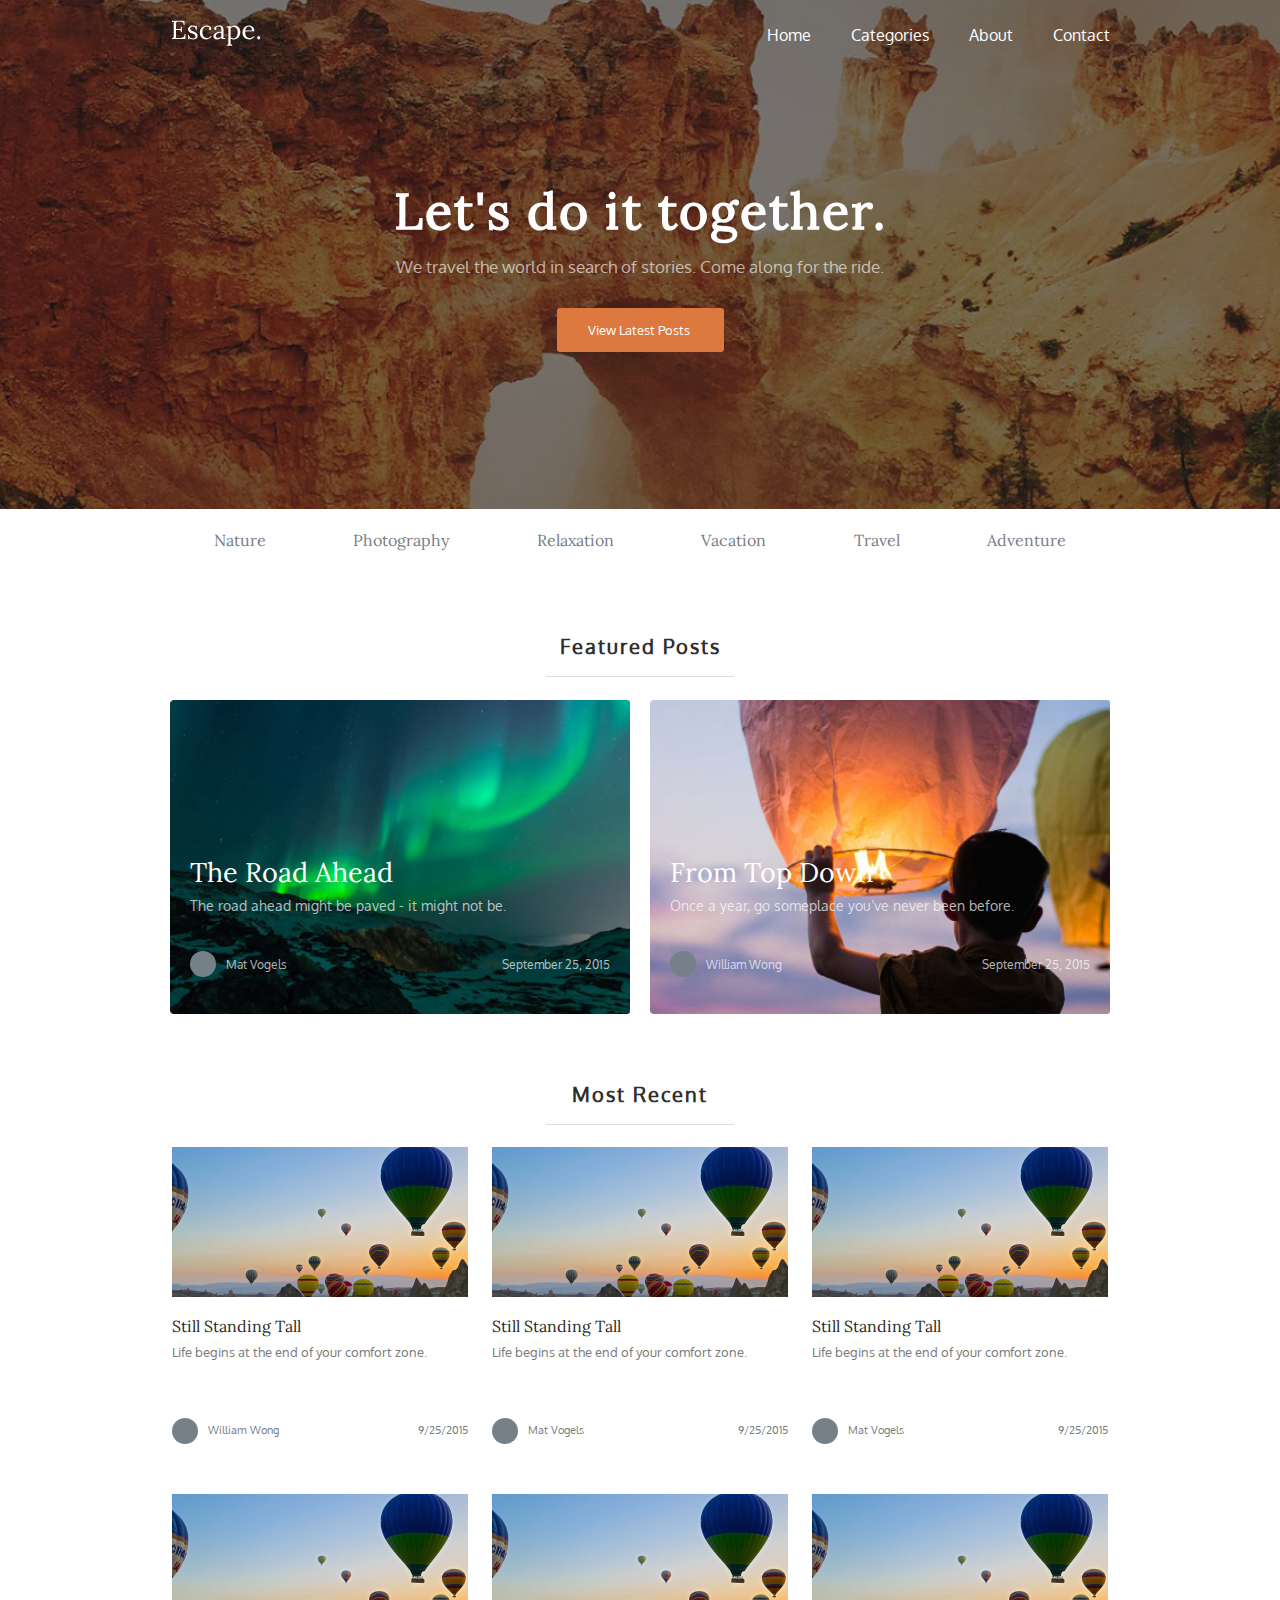
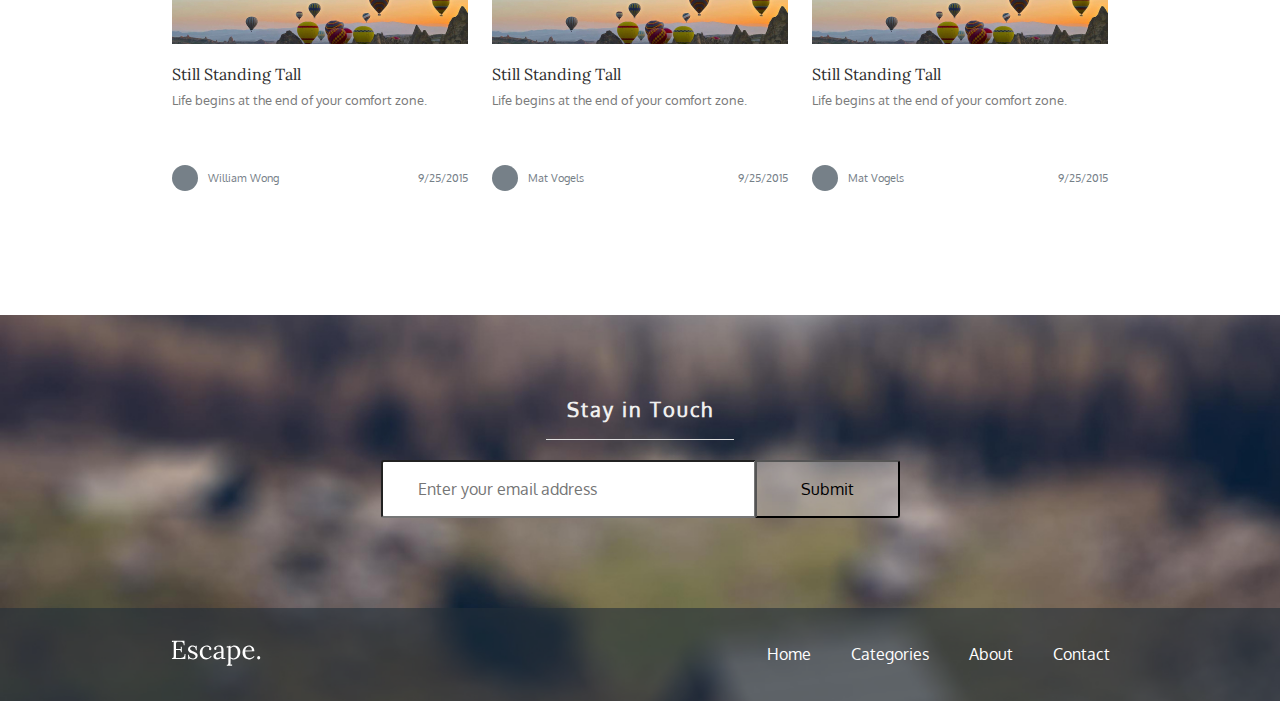
==== index.html @ 2248899e "escape" ====
<!DOCTYPE html>
<html lang="en">
<head>
  <meta charset="UTF-8">
  <meta http-equiv="X-UA-Compatible" content="IE=edge">
  <meta name="viewport" content="width=device-width, initial-scale=1.0">
  <title>10-dars</title>
  <link rel="stylesheet" href="css/main.min.css">
</head>
<body>
  <!-- HEADER -->
  <header>
    <section class="header">
      <div class="header__nav-wrapper sitenav container">
        <a class="sitenav__logo" href="#">
          <svg width="92" height="26" viewBox="0 0 89 26" fill="currentColor" xmlns="http://www.w3.org/2000/svg">
            <path d="M9.478 12.266C9.478 11.5033 9.374 10.9573 9.166 10.628C8.958 10.2987 8.62867 10.0993 8.178 10.03C7.72733 9.96067 7.12933 9.94333 6.384 9.978L4.486 10.056V16.01C4.486 16.478 4.47733 16.8767 4.46 17.206C4.46 17.5353 4.44267 17.8127 4.408 18.038L9.374 17.96C10.1367 17.9427 10.7953 17.8213 11.35 17.596C11.9047 17.3533 12.338 16.9373 12.65 16.348C12.962 15.7587 13.118 14.9527 13.118 13.93H14.002L13.846 19H0.43V18.142C1.08867 18.1073 1.53933 17.96 1.782 17.7C2.02467 17.4227 2.15467 17.05 2.172 16.582C2.20667 16.0967 2.224 15.5507 2.224 14.944V3.712C2.224 3.36533 2.23267 3.036 2.25 2.724C2.26733 2.39467 2.28467 2.1 2.302 1.84C1.99 1.85733 1.678 1.87467 1.366 1.892C1.054 1.90933 0.742 1.92667 0.43 1.944V0.799999H12.936L13.066 5.35H12.208C12.208 4.32733 12.052 3.556 11.74 3.036C11.428 2.49867 11.0033 2.14333 10.466 1.97C9.946 1.77933 9.35667 1.69267 8.698 1.71L6.462 1.762C5.82067 1.77933 5.36133 1.90067 5.084 2.126C4.80667 2.35133 4.63333 2.68933 4.564 3.14C4.512 3.57333 4.486 4.14533 4.486 4.856V9.016L9.374 9.042L9.192 6.806H10.336V12.266H9.478ZM21.6478 19.416C20.7812 19.416 20.0098 19.2947 19.3338 19.052C18.6578 18.8267 18.1032 18.5667 17.6698 18.272L17.7738 19.182H16.6818L16.5258 14.71H17.3318C17.3665 15.4207 17.5658 16.062 17.9298 16.634C18.2938 17.1887 18.7618 17.622 19.3338 17.934C19.9058 18.246 20.5212 18.402 21.1798 18.402C21.6305 18.402 22.0725 18.3327 22.5058 18.194C22.9392 18.038 23.3032 17.8127 23.5978 17.518C23.8925 17.206 24.0398 16.816 24.0398 16.348C24.0398 15.8627 23.8925 15.464 23.5978 15.152C23.3205 14.8227 22.9478 14.5367 22.4798 14.294C22.0118 14.0513 21.5092 13.826 20.9718 13.618C20.4518 13.41 19.9318 13.1933 19.4118 12.968C18.8918 12.7427 18.4065 12.474 17.9558 12.162C17.5225 11.85 17.1758 11.4687 16.9158 11.018C16.6558 10.5673 16.5258 10.0127 16.5258 9.354C16.5258 8.99 16.5952 8.59133 16.7338 8.158C16.8725 7.72467 17.1065 7.31733 17.4358 6.936C17.7652 6.53733 18.2158 6.21667 18.7878 5.974C19.3598 5.714 20.0878 5.584 20.9718 5.584C21.4398 5.584 21.9598 5.662 22.5318 5.818C23.1038 5.974 23.6585 6.26867 24.1958 6.702L24.1438 5.714H25.2358V10.264H24.4038C24.3692 9.65733 24.2305 9.07667 23.9878 8.522C23.7452 7.95 23.3898 7.482 22.9218 7.118C22.4538 6.73667 21.8472 6.546 21.1018 6.546C20.3045 6.546 19.6805 6.74533 19.2298 7.144C18.7792 7.54267 18.5538 8.002 18.5538 8.522C18.5538 9.05933 18.7185 9.51 19.0478 9.874C19.3945 10.2207 19.8365 10.524 20.3738 10.784C20.9112 11.044 21.4832 11.2953 22.0898 11.538C22.7485 11.8153 23.3898 12.1187 24.0138 12.448C24.6378 12.7773 25.1492 13.1933 25.5478 13.696C25.9465 14.1813 26.1458 14.814 26.1458 15.594C26.1458 16.4607 25.9205 17.18 25.4698 17.752C25.0365 18.324 24.4732 18.74 23.7798 19C23.1038 19.2773 22.3932 19.416 21.6478 19.416ZM34.697 19.416C33.5357 19.416 32.461 19.156 31.473 18.636C30.5023 18.0987 29.7223 17.336 29.133 16.348C28.561 15.3427 28.275 14.138 28.275 12.734C28.275 11.8327 28.4397 10.9573 28.769 10.108C29.0983 9.25867 29.5577 8.496 30.147 7.82C30.7537 7.12667 31.473 6.58067 32.305 6.182C33.137 5.78333 34.0557 5.584 35.061 5.584C36.0317 5.584 36.8723 5.73133 37.583 6.026C38.311 6.32067 38.8743 6.71067 39.273 7.196C39.6717 7.68133 39.871 8.21 39.871 8.782C39.871 9.16333 39.767 9.49267 39.559 9.77C39.351 10.03 39.0477 10.16 38.649 10.16C38.2157 10.1773 37.9037 10.0473 37.713 9.77C37.5397 9.47533 37.453 9.21533 37.453 8.99C37.453 8.81667 37.479 8.64333 37.531 8.47C37.583 8.27933 37.687 8.106 37.843 7.95C37.7043 7.534 37.4617 7.23067 37.115 7.04C36.7683 6.832 36.4043 6.702 36.023 6.65C35.659 6.58067 35.3557 6.546 35.113 6.546C33.9343 6.546 32.9377 7.02267 32.123 7.976C31.3257 8.912 30.927 10.2813 30.927 12.084C30.927 13.2453 31.109 14.2767 31.473 15.178C31.8543 16.0793 32.383 16.79 33.059 17.31C33.735 17.8127 34.515 18.064 35.399 18.064C36.2137 18.064 36.9937 17.8473 37.739 17.414C38.4843 16.9807 39.065 16.452 39.481 15.828L40.157 16.348C39.7063 17.076 39.1603 17.6653 38.519 18.116C37.895 18.5667 37.245 18.896 36.569 19.104C35.9103 19.312 35.2863 19.416 34.697 19.416ZM50.0441 19C49.9921 18.7053 49.9574 18.4453 49.9401 18.22C49.9228 17.9947 49.8968 17.7607 49.8621 17.518C49.2728 18.1073 48.6314 18.5753 47.9381 18.922C47.2621 19.2513 46.5428 19.416 45.7801 19.416C44.4628 19.416 43.4834 19.1213 42.8421 18.532C42.2008 17.9253 41.8801 17.1887 41.8801 16.322C41.8801 15.5247 42.1228 14.84 42.6081 14.268C43.1108 13.6787 43.7521 13.202 44.5321 12.838C45.3294 12.4567 46.1874 12.1793 47.1061 12.006C48.0421 11.8153 48.9434 11.7287 49.8101 11.746V10.134C49.8101 9.52733 49.7581 8.95533 49.6541 8.418C49.5501 7.88067 49.3248 7.43867 48.9781 7.092C48.6314 6.74533 48.0768 6.56333 47.3141 6.546C46.8114 6.52867 46.2914 6.624 45.7541 6.832C45.2341 7.04 44.8528 7.39533 44.6101 7.898C44.7488 8.03667 44.8354 8.20133 44.8701 8.392C44.9221 8.56533 44.9481 8.73 44.9481 8.886C44.9481 9.094 44.8614 9.33667 44.6881 9.614C44.5148 9.874 44.2114 9.99533 43.7781 9.978C43.4141 9.978 43.1368 9.85667 42.9461 9.614C42.7554 9.354 42.6601 9.05067 42.6601 8.704C42.6601 8.11467 42.8768 7.586 43.3101 7.118C43.7608 6.65 44.3761 6.27733 45.1561 6C45.9361 5.72267 46.8201 5.584 47.8081 5.584C49.2641 5.584 50.3388 5.974 51.0321 6.754C51.7254 7.51667 52.0634 8.73 52.0461 10.394C52.0461 11.0353 52.0461 11.6853 52.0461 12.344C52.0461 12.9853 52.0374 13.6353 52.0201 14.294C52.0201 14.9353 52.0201 15.5853 52.0201 16.244C52.0201 16.5213 52.0114 16.7987 51.9941 17.076C51.9768 17.3533 51.9508 17.6653 51.9161 18.012C52.2281 17.9947 52.5314 17.9773 52.8261 17.96C53.1381 17.9427 53.4501 17.9253 53.7621 17.908V19H50.0441ZM49.8101 12.63C49.2208 12.6473 48.5968 12.7253 47.9381 12.864C47.2968 12.9853 46.6988 13.176 46.1441 13.436C45.6068 13.696 45.1648 14.0427 44.8181 14.476C44.4888 14.892 44.3328 15.4033 44.3501 16.01C44.3848 16.6513 44.5928 17.1367 44.9741 17.466C45.3728 17.778 45.8408 17.934 46.3781 17.934C47.0888 17.934 47.7041 17.804 48.2241 17.544C48.7614 17.2667 49.2901 16.8853 49.8101 16.4C49.7928 16.2093 49.7841 16.0013 49.7841 15.776C49.7841 15.5507 49.7841 15.3167 49.7841 15.074C49.7841 14.9873 49.7841 14.71 49.7841 14.242C49.8014 13.774 49.8101 13.2367 49.8101 12.63ZM55.3123 25.63V24.85C55.8497 24.85 56.2223 24.7113 56.4303 24.434C56.6383 24.174 56.7597 23.8013 56.7943 23.316C56.829 22.848 56.8463 22.302 56.8463 21.678L56.8983 9.12C56.8983 8.84267 56.8983 8.56533 56.8983 8.288C56.9157 8.01067 56.9503 7.72467 57.0023 7.43C56.6903 7.44733 56.3783 7.46467 56.0663 7.482C55.7717 7.49933 55.4683 7.51667 55.1563 7.534V6.442C55.919 6.442 56.491 6.40733 56.8723 6.338C57.271 6.26867 57.557 6.182 57.7303 6.078C57.921 5.974 58.077 5.86133 58.1983 5.74H58.9783C58.9957 5.91333 59.013 6.12133 59.0303 6.364C59.0477 6.58933 59.065 6.84933 59.0823 7.144C59.6023 6.676 60.2177 6.30333 60.9283 6.026C61.6563 5.73133 62.3843 5.584 63.1123 5.584C64.1177 5.584 65.0537 5.844 65.9203 6.364C66.787 6.884 67.489 7.62933 68.0263 8.6C68.5637 9.55333 68.8323 10.6973 68.8323 12.032C68.8323 13.5053 68.5203 14.7967 67.8963 15.906C67.2897 17.0153 66.4837 17.882 65.4783 18.506C64.473 19.1127 63.381 19.416 62.2023 19.416C61.5957 19.416 61.0323 19.338 60.5123 19.182C60.0097 19.0433 59.533 18.8353 59.0823 18.558V22.874C59.0823 23.2207 59.0737 23.524 59.0563 23.784C59.0563 24.0613 59.0303 24.3473 58.9783 24.642C59.2557 24.6247 59.5243 24.6073 59.7843 24.59C60.0617 24.59 60.339 24.5813 60.6163 24.564V25.63H55.3123ZM62.1503 18.376C62.9823 18.376 63.693 18.1247 64.2823 17.622C64.889 17.102 65.3483 16.4 65.6603 15.516C65.9897 14.6147 66.1543 13.592 66.1543 12.448C66.1543 11.512 66.0157 10.6193 65.7383 9.77C65.4783 8.90333 65.0537 8.20133 64.4643 7.664C63.8923 7.12667 63.1297 6.858 62.1763 6.858C61.587 6.858 61.015 7.00533 60.4603 7.3C59.923 7.57733 59.4723 7.91533 59.1083 8.314C59.1083 8.38333 59.1083 8.48733 59.1083 8.626C59.1257 8.74733 59.1343 8.97267 59.1343 9.302C59.1343 9.614 59.1343 10.0907 59.1343 10.732C59.1343 11.356 59.1257 12.2053 59.1083 13.28C59.1083 14.3547 59.1083 15.7153 59.1083 17.362C59.5417 17.6913 60.0097 17.9427 60.5123 18.116C61.0323 18.2893 61.5783 18.376 62.1503 18.376ZM77.352 19.416C76.156 19.416 75.0727 19.1387 74.102 18.584C73.1487 18.012 72.3947 17.2147 71.84 16.192C71.2853 15.152 71.008 13.93 71.008 12.526C71.008 11.3127 71.2767 10.1773 71.814 9.12C72.3687 8.06267 73.14 7.21333 74.128 6.572C75.116 5.91333 76.26 5.584 77.56 5.584C78.288 5.584 78.964 5.70533 79.588 5.948C80.2293 6.17333 80.7927 6.52867 81.278 7.014C81.7633 7.482 82.1447 8.08 82.422 8.808C82.6993 9.51867 82.838 10.3593 82.838 11.33L73.686 11.486C73.686 12.8033 73.8247 13.9647 74.102 14.97C74.3967 15.958 74.8647 16.7293 75.506 17.284C76.1473 17.8213 76.9707 18.09 77.976 18.09C78.5133 18.09 79.0593 17.9947 79.614 17.804C80.186 17.6133 80.7147 17.3533 81.2 17.024C81.6853 16.6947 82.0753 16.3307 82.37 15.932L82.994 16.452C82.526 17.18 81.9627 17.7607 81.304 18.194C80.6453 18.6273 79.9693 18.9393 79.276 19.13C78.5827 19.3207 77.9413 19.416 77.352 19.416ZM73.764 10.394H80.394C80.394 9.77 80.2987 9.172 80.108 8.6C79.9347 8.01067 79.64 7.534 79.224 7.17C78.808 6.78867 78.262 6.598 77.586 6.598C76.5807 6.598 75.74 6.90133 75.064 7.508C74.4053 8.09733 73.972 9.05933 73.764 10.394ZM87.1798 19.416C86.7811 19.416 86.4258 19.26 86.1138 18.948C85.8191 18.6187 85.6718 18.22 85.6718 17.752C85.6718 17.284 85.8278 16.8853 86.1398 16.556C86.4518 16.2267 86.8071 16.062 87.2058 16.062C87.6391 16.062 87.9945 16.2267 88.2718 16.556C88.5665 16.8853 88.7138 17.284 88.7138 17.752C88.7138 18.22 88.5578 18.6187 88.2458 18.948C87.9338 19.26 87.5785 19.416 87.1798 19.416Z" fill="currentColor"/>
          </svg>
        </a>
        <nav class="sitenav__nav">
          <ul class="sitenav__list">
            <li class="sitenav__item"><a class="sitenav__item-link" href="#">Home</a></li>
            <li class="sitenav__item"><a class="sitenav__item-link" href="#">Categories</a></li>
            <li class="sitenav__item"><a class="sitenav__item-link" href="#">About</a></li>
            <li class="sitenav__item"><a class="sitenav__item-link" href="#">Contact</a></li>
          </ul>
          <button class="sitenav__btn">---</button>
        </nav>
      </div>
      <div class="header__content container">
        <h1 class="header__title">Let's do it together.</h1>
        <p class="header__content-desc">We travel the world in search of stories. Come along for the ride.</p>
        <a class="header__content-btn" href="#">View Latest Posts</a>
      </div>
    </section>
  </header>
  <!-- MAIN -->
  <main>
    <!-- HERONAV -->
    <div class="heronav container">
      <ul class="heronav__list">
        <li class="heronav__item"><a class="heronav__link" href="#">Nature</a></li>
        <li class="heronav__item"><a class="heronav__link" href="#">Photography</a></li>
        <li class="heronav__item"><a class="heronav__link" href="#">Relaxation</a></li>
        <li class="heronav__item"><a class="heronav__link" href="#">Vacation</a></li>
        <li class="heronav__item"><a class="heronav__link" href="#">Travel</a></li>
        <li class="heronav__item"><a class="heronav__link" href="#">Adventure</a></li>
      </ul>
    </div>

    <!-- FEATURED -->
    <section class="featured">
      <div class="featured__container container">
        <h2 class="featured__title">Featured Posts</h2>
        <div class="featured__content-wrapper">
          <div class="featured__content">
            <h3 class="featured__content-title">The Road Ahead</h3>
            <p class="featured__content-desc">The road ahead might be paved - it might not be.</p>
            <div class="featured__content-wrapper-inner">
              <div class="featured__inner-desc">
                <span class="featured__inner-img"></span>
                <p class="featured__content-inner-desc">Mat Vogels</p>
              </div>
              <p class="featured__inner-data">September 25, 2015</p>
            </div>
          </div>
          <div class="featured__content-2">
            <h3 class="featured__content-title">From Top Down</h3>
            <p class="featured__content-desc">Once a year, go someplace you’ve never been before.</p>
            <div class="featured__content-wrapper-inner">
              <div class="featured__inner-desc">
                <span class="featured__inner-img"></span>
                <p class="featured__content-inner-desc">William Wong</p>
              </div>
              <p class="featured__inner-data">September 25, 2015</p>
            </div>
        </div>
      </div>
      </div>
    </section>

    <!-- MOST -->
    <section class="most">
      <div class="most__container container">
        <h2 class="most__title">Most Recent</h2>
        <ul class="most__list">
          <li class="most__item">
            <img class="most__img" src="./img/havo-war.jpg" alt="havo-warlar" width="296" height="150">
            <h3 class="most__item-title">Still Standing Tall</h3>
            <p class="most__item-desc">Life begins at the end of your comfort zone.</p>
            <div class="most__item-inner">
              <div class="most__item-wrapper-txt">
                <span class="most__item-inner-img"></span>
                <p class="most__item-inner-txt">William Wong</p>
              </div>
              <p class="most__item-inner-data">9/25/2015</p>
            </div>
          </li>
          <li class="most__item">
            <img class="most__img" src="./img/havo-war.jpg" alt="havo-warlar" width="296" height="150">
            <h3 class="most__item-title">Still Standing Tall</h3>
            <p class="most__item-desc">Life begins at the end of your comfort zone.</p>
            <div class="most__item-inner">
              <div class="most__item-wrapper-txt">
                <span class="most__item-inner-img"></span>
                <p class="most__item-inner-txt">Mat Vogels</p>
              </div>
              <p class="most__item-inner-data">9/25/2015</p>
            </div>
          </li>
          <li class="most__item">
            <img class="most__img" src="./img/havo-war.jpg" alt="havo-warlar" width="296" height="150">
            <h3 class="most__item-title">Still Standing Tall</h3>
            <p class="most__item-desc">Life begins at the end of your comfort zone.</p>
            <div class="most__item-inner">
              <div class="most__item-wrapper-txt">
                <span class="most__item-inner-img"></span>
                <p class="most__item-inner-txt">Mat Vogels</p>
              </div>
              <p class="most__item-inner-data">9/25/2015</p>
            </div>
          </li>
          <li class="most__item">
            <img class="most__img" src="./img/havo-war.jpg" alt="havo-warlar" width="296" height="150">
            <h3 class="most__item-title">Still Standing Tall</h3>
            <p class="most__item-desc">Life begins at the end of your comfort zone.</p>
            <div class="most__item-inner">
              <div class="most__item-wrapper-txt">
                <span class="most__item-inner-img"></span>
                <p class="most__item-inner-txt">William Wong</p>
              </div>
              <p class="most__item-inner-data">9/25/2015</p>
            </div>
          </li>
          <li class="most__item">
            <img class="most__img" src="./img/havo-war.jpg" alt="havo-warlar" width="296" height="150">
            <h3 class="most__item-title">Still Standing Tall</h3>
            <p class="most__item-desc">Life begins at the end of your comfort zone.</p>
            <div class="most__item-inner">
              <div class="most__item-wrapper-txt">
                <span class="most__item-inner-img"></span>
                <p class="most__item-inner-txt">Mat Vogels</p>
              </div>
              <p class="most__item-inner-data">9/25/2015</p>
            </div>
          </li>
          <li class="most__item">
            <img class="most__img" src="./img/havo-war.jpg" alt="havo-warlar" width="296" height="150">
            <h3 class="most__item-title">Still Standing Tall</h3>
            <p class="most__item-desc">Life begins at the end of your comfort zone.</p>
            <div class="most__item-inner">
              <div class="most__item-wrapper-txt">
                <span class="most__item-inner-img"></span>
                <p class="most__item-inner-txt">Mat Vogels</p>
              </div>
              <p class="most__item-inner-data">9/25/2015</p>
            </div>
          </li>
        </ul>
      </div>
    </section>
  </main>

  <!-- FOOTER -->
  <section class="footer">
    <div class="footer__container container">
      <h2 class="footer__title">Stay in Touch</h2>
      <form action="#" method="post">
        <input class="footer__input" type="email" name="user_email" placeholder="Enter your email address" required>
        <button class="footer__btn" type="submit">Submit</button>
      </form>
    </div>
    <div class="footer__nav">
      <div class="footer__nav-wrapper sitenav container">
        <a class="sitenav__logo" href="#">
          <svg width="92" height="26" viewBox="0 0 89 26" fill="currentColor" xmlns="http://www.w3.org/2000/svg">
            <path d="M9.478 12.266C9.478 11.5033 9.374 10.9573 9.166 10.628C8.958 10.2987 8.62867 10.0993 8.178 10.03C7.72733 9.96067 7.12933 9.94333 6.384 9.978L4.486 10.056V16.01C4.486 16.478 4.47733 16.8767 4.46 17.206C4.46 17.5353 4.44267 17.8127 4.408 18.038L9.374 17.96C10.1367 17.9427 10.7953 17.8213 11.35 17.596C11.9047 17.3533 12.338 16.9373 12.65 16.348C12.962 15.7587 13.118 14.9527 13.118 13.93H14.002L13.846 19H0.43V18.142C1.08867 18.1073 1.53933 17.96 1.782 17.7C2.02467 17.4227 2.15467 17.05 2.172 16.582C2.20667 16.0967 2.224 15.5507 2.224 14.944V3.712C2.224 3.36533 2.23267 3.036 2.25 2.724C2.26733 2.39467 2.28467 2.1 2.302 1.84C1.99 1.85733 1.678 1.87467 1.366 1.892C1.054 1.90933 0.742 1.92667 0.43 1.944V0.799999H12.936L13.066 5.35H12.208C12.208 4.32733 12.052 3.556 11.74 3.036C11.428 2.49867 11.0033 2.14333 10.466 1.97C9.946 1.77933 9.35667 1.69267 8.698 1.71L6.462 1.762C5.82067 1.77933 5.36133 1.90067 5.084 2.126C4.80667 2.35133 4.63333 2.68933 4.564 3.14C4.512 3.57333 4.486 4.14533 4.486 4.856V9.016L9.374 9.042L9.192 6.806H10.336V12.266H9.478ZM21.6478 19.416C20.7812 19.416 20.0098 19.2947 19.3338 19.052C18.6578 18.8267 18.1032 18.5667 17.6698 18.272L17.7738 19.182H16.6818L16.5258 14.71H17.3318C17.3665 15.4207 17.5658 16.062 17.9298 16.634C18.2938 17.1887 18.7618 17.622 19.3338 17.934C19.9058 18.246 20.5212 18.402 21.1798 18.402C21.6305 18.402 22.0725 18.3327 22.5058 18.194C22.9392 18.038 23.3032 17.8127 23.5978 17.518C23.8925 17.206 24.0398 16.816 24.0398 16.348C24.0398 15.8627 23.8925 15.464 23.5978 15.152C23.3205 14.8227 22.9478 14.5367 22.4798 14.294C22.0118 14.0513 21.5092 13.826 20.9718 13.618C20.4518 13.41 19.9318 13.1933 19.4118 12.968C18.8918 12.7427 18.4065 12.474 17.9558 12.162C17.5225 11.85 17.1758 11.4687 16.9158 11.018C16.6558 10.5673 16.5258 10.0127 16.5258 9.354C16.5258 8.99 16.5952 8.59133 16.7338 8.158C16.8725 7.72467 17.1065 7.31733 17.4358 6.936C17.7652 6.53733 18.2158 6.21667 18.7878 5.974C19.3598 5.714 20.0878 5.584 20.9718 5.584C21.4398 5.584 21.9598 5.662 22.5318 5.818C23.1038 5.974 23.6585 6.26867 24.1958 6.702L24.1438 5.714H25.2358V10.264H24.4038C24.3692 9.65733 24.2305 9.07667 23.9878 8.522C23.7452 7.95 23.3898 7.482 22.9218 7.118C22.4538 6.73667 21.8472 6.546 21.1018 6.546C20.3045 6.546 19.6805 6.74533 19.2298 7.144C18.7792 7.54267 18.5538 8.002 18.5538 8.522C18.5538 9.05933 18.7185 9.51 19.0478 9.874C19.3945 10.2207 19.8365 10.524 20.3738 10.784C20.9112 11.044 21.4832 11.2953 22.0898 11.538C22.7485 11.8153 23.3898 12.1187 24.0138 12.448C24.6378 12.7773 25.1492 13.1933 25.5478 13.696C25.9465 14.1813 26.1458 14.814 26.1458 15.594C26.1458 16.4607 25.9205 17.18 25.4698 17.752C25.0365 18.324 24.4732 18.74 23.7798 19C23.1038 19.2773 22.3932 19.416 21.6478 19.416ZM34.697 19.416C33.5357 19.416 32.461 19.156 31.473 18.636C30.5023 18.0987 29.7223 17.336 29.133 16.348C28.561 15.3427 28.275 14.138 28.275 12.734C28.275 11.8327 28.4397 10.9573 28.769 10.108C29.0983 9.25867 29.5577 8.496 30.147 7.82C30.7537 7.12667 31.473 6.58067 32.305 6.182C33.137 5.78333 34.0557 5.584 35.061 5.584C36.0317 5.584 36.8723 5.73133 37.583 6.026C38.311 6.32067 38.8743 6.71067 39.273 7.196C39.6717 7.68133 39.871 8.21 39.871 8.782C39.871 9.16333 39.767 9.49267 39.559 9.77C39.351 10.03 39.0477 10.16 38.649 10.16C38.2157 10.1773 37.9037 10.0473 37.713 9.77C37.5397 9.47533 37.453 9.21533 37.453 8.99C37.453 8.81667 37.479 8.64333 37.531 8.47C37.583 8.27933 37.687 8.106 37.843 7.95C37.7043 7.534 37.4617 7.23067 37.115 7.04C36.7683 6.832 36.4043 6.702 36.023 6.65C35.659 6.58067 35.3557 6.546 35.113 6.546C33.9343 6.546 32.9377 7.02267 32.123 7.976C31.3257 8.912 30.927 10.2813 30.927 12.084C30.927 13.2453 31.109 14.2767 31.473 15.178C31.8543 16.0793 32.383 16.79 33.059 17.31C33.735 17.8127 34.515 18.064 35.399 18.064C36.2137 18.064 36.9937 17.8473 37.739 17.414C38.4843 16.9807 39.065 16.452 39.481 15.828L40.157 16.348C39.7063 17.076 39.1603 17.6653 38.519 18.116C37.895 18.5667 37.245 18.896 36.569 19.104C35.9103 19.312 35.2863 19.416 34.697 19.416ZM50.0441 19C49.9921 18.7053 49.9574 18.4453 49.9401 18.22C49.9228 17.9947 49.8968 17.7607 49.8621 17.518C49.2728 18.1073 48.6314 18.5753 47.9381 18.922C47.2621 19.2513 46.5428 19.416 45.7801 19.416C44.4628 19.416 43.4834 19.1213 42.8421 18.532C42.2008 17.9253 41.8801 17.1887 41.8801 16.322C41.8801 15.5247 42.1228 14.84 42.6081 14.268C43.1108 13.6787 43.7521 13.202 44.5321 12.838C45.3294 12.4567 46.1874 12.1793 47.1061 12.006C48.0421 11.8153 48.9434 11.7287 49.8101 11.746V10.134C49.8101 9.52733 49.7581 8.95533 49.6541 8.418C49.5501 7.88067 49.3248 7.43867 48.9781 7.092C48.6314 6.74533 48.0768 6.56333 47.3141 6.546C46.8114 6.52867 46.2914 6.624 45.7541 6.832C45.2341 7.04 44.8528 7.39533 44.6101 7.898C44.7488 8.03667 44.8354 8.20133 44.8701 8.392C44.9221 8.56533 44.9481 8.73 44.9481 8.886C44.9481 9.094 44.8614 9.33667 44.6881 9.614C44.5148 9.874 44.2114 9.99533 43.7781 9.978C43.4141 9.978 43.1368 9.85667 42.9461 9.614C42.7554 9.354 42.6601 9.05067 42.6601 8.704C42.6601 8.11467 42.8768 7.586 43.3101 7.118C43.7608 6.65 44.3761 6.27733 45.1561 6C45.9361 5.72267 46.8201 5.584 47.8081 5.584C49.2641 5.584 50.3388 5.974 51.0321 6.754C51.7254 7.51667 52.0634 8.73 52.0461 10.394C52.0461 11.0353 52.0461 11.6853 52.0461 12.344C52.0461 12.9853 52.0374 13.6353 52.0201 14.294C52.0201 14.9353 52.0201 15.5853 52.0201 16.244C52.0201 16.5213 52.0114 16.7987 51.9941 17.076C51.9768 17.3533 51.9508 17.6653 51.9161 18.012C52.2281 17.9947 52.5314 17.9773 52.8261 17.96C53.1381 17.9427 53.4501 17.9253 53.7621 17.908V19H50.0441ZM49.8101 12.63C49.2208 12.6473 48.5968 12.7253 47.9381 12.864C47.2968 12.9853 46.6988 13.176 46.1441 13.436C45.6068 13.696 45.1648 14.0427 44.8181 14.476C44.4888 14.892 44.3328 15.4033 44.3501 16.01C44.3848 16.6513 44.5928 17.1367 44.9741 17.466C45.3728 17.778 45.8408 17.934 46.3781 17.934C47.0888 17.934 47.7041 17.804 48.2241 17.544C48.7614 17.2667 49.2901 16.8853 49.8101 16.4C49.7928 16.2093 49.7841 16.0013 49.7841 15.776C49.7841 15.5507 49.7841 15.3167 49.7841 15.074C49.7841 14.9873 49.7841 14.71 49.7841 14.242C49.8014 13.774 49.8101 13.2367 49.8101 12.63ZM55.3123 25.63V24.85C55.8497 24.85 56.2223 24.7113 56.4303 24.434C56.6383 24.174 56.7597 23.8013 56.7943 23.316C56.829 22.848 56.8463 22.302 56.8463 21.678L56.8983 9.12C56.8983 8.84267 56.8983 8.56533 56.8983 8.288C56.9157 8.01067 56.9503 7.72467 57.0023 7.43C56.6903 7.44733 56.3783 7.46467 56.0663 7.482C55.7717 7.49933 55.4683 7.51667 55.1563 7.534V6.442C55.919 6.442 56.491 6.40733 56.8723 6.338C57.271 6.26867 57.557 6.182 57.7303 6.078C57.921 5.974 58.077 5.86133 58.1983 5.74H58.9783C58.9957 5.91333 59.013 6.12133 59.0303 6.364C59.0477 6.58933 59.065 6.84933 59.0823 7.144C59.6023 6.676 60.2177 6.30333 60.9283 6.026C61.6563 5.73133 62.3843 5.584 63.1123 5.584C64.1177 5.584 65.0537 5.844 65.9203 6.364C66.787 6.884 67.489 7.62933 68.0263 8.6C68.5637 9.55333 68.8323 10.6973 68.8323 12.032C68.8323 13.5053 68.5203 14.7967 67.8963 15.906C67.2897 17.0153 66.4837 17.882 65.4783 18.506C64.473 19.1127 63.381 19.416 62.2023 19.416C61.5957 19.416 61.0323 19.338 60.5123 19.182C60.0097 19.0433 59.533 18.8353 59.0823 18.558V22.874C59.0823 23.2207 59.0737 23.524 59.0563 23.784C59.0563 24.0613 59.0303 24.3473 58.9783 24.642C59.2557 24.6247 59.5243 24.6073 59.7843 24.59C60.0617 24.59 60.339 24.5813 60.6163 24.564V25.63H55.3123ZM62.1503 18.376C62.9823 18.376 63.693 18.1247 64.2823 17.622C64.889 17.102 65.3483 16.4 65.6603 15.516C65.9897 14.6147 66.1543 13.592 66.1543 12.448C66.1543 11.512 66.0157 10.6193 65.7383 9.77C65.4783 8.90333 65.0537 8.20133 64.4643 7.664C63.8923 7.12667 63.1297 6.858 62.1763 6.858C61.587 6.858 61.015 7.00533 60.4603 7.3C59.923 7.57733 59.4723 7.91533 59.1083 8.314C59.1083 8.38333 59.1083 8.48733 59.1083 8.626C59.1257 8.74733 59.1343 8.97267 59.1343 9.302C59.1343 9.614 59.1343 10.0907 59.1343 10.732C59.1343 11.356 59.1257 12.2053 59.1083 13.28C59.1083 14.3547 59.1083 15.7153 59.1083 17.362C59.5417 17.6913 60.0097 17.9427 60.5123 18.116C61.0323 18.2893 61.5783 18.376 62.1503 18.376ZM77.352 19.416C76.156 19.416 75.0727 19.1387 74.102 18.584C73.1487 18.012 72.3947 17.2147 71.84 16.192C71.2853 15.152 71.008 13.93 71.008 12.526C71.008 11.3127 71.2767 10.1773 71.814 9.12C72.3687 8.06267 73.14 7.21333 74.128 6.572C75.116 5.91333 76.26 5.584 77.56 5.584C78.288 5.584 78.964 5.70533 79.588 5.948C80.2293 6.17333 80.7927 6.52867 81.278 7.014C81.7633 7.482 82.1447 8.08 82.422 8.808C82.6993 9.51867 82.838 10.3593 82.838 11.33L73.686 11.486C73.686 12.8033 73.8247 13.9647 74.102 14.97C74.3967 15.958 74.8647 16.7293 75.506 17.284C76.1473 17.8213 76.9707 18.09 77.976 18.09C78.5133 18.09 79.0593 17.9947 79.614 17.804C80.186 17.6133 80.7147 17.3533 81.2 17.024C81.6853 16.6947 82.0753 16.3307 82.37 15.932L82.994 16.452C82.526 17.18 81.9627 17.7607 81.304 18.194C80.6453 18.6273 79.9693 18.9393 79.276 19.13C78.5827 19.3207 77.9413 19.416 77.352 19.416ZM73.764 10.394H80.394C80.394 9.77 80.2987 9.172 80.108 8.6C79.9347 8.01067 79.64 7.534 79.224 7.17C78.808 6.78867 78.262 6.598 77.586 6.598C76.5807 6.598 75.74 6.90133 75.064 7.508C74.4053 8.09733 73.972 9.05933 73.764 10.394ZM87.1798 19.416C86.7811 19.416 86.4258 19.26 86.1138 18.948C85.8191 18.6187 85.6718 18.22 85.6718 17.752C85.6718 17.284 85.8278 16.8853 86.1398 16.556C86.4518 16.2267 86.8071 16.062 87.2058 16.062C87.6391 16.062 87.9945 16.2267 88.2718 16.556C88.5665 16.8853 88.7138 17.284 88.7138 17.752C88.7138 18.22 88.5578 18.6187 88.2458 18.948C87.9338 19.26 87.5785 19.416 87.1798 19.416Z" fill="currentColor"/>
          </svg>
        </a>
        <nav class="sitenav__nav">
          <ul class="sitenav__list">
            <li class="sitenav__item"><a class="sitenav__item-link" href="#">Home</a></li>
            <li class="sitenav__item"><a class="sitenav__item-link" href="#">Categories</a></li>
            <li class="sitenav__item"><a class="sitenav__item-link" href="#">About</a></li>
            <li class="sitenav__item"><a class="sitenav__item-link" href="#">Contact</a></li>
          </ul>
          <button class="sitenav__btn">---</button>
        </nav>
      </div>
    </div>
  </section>
</body>
</html>
---- css/main.min.css ----
/*! normalize.css v8.0.1 | MIT License | github.com/necolas/normalize.css */html{line-height:1.15;-webkit-text-size-adjust:100%}body{margin:0}main{display:block}h1{font-size:2em;margin:0.67em 0}hr{-webkit-box-sizing:content-box;box-sizing:content-box;height:0;overflow:visible}pre{font-family:monospace, monospace;font-size:1em}a{background-color:transparent}abbr[title]{border-bottom:none;text-decoration:underline;-webkit-text-decoration:underline dotted;text-decoration:underline dotted}b,strong{font-weight:bolder}code,kbd,samp{font-family:monospace, monospace;font-size:1em}small{font-size:80%}sub,sup{font-size:75%;line-height:0;position:relative;vertical-align:baseline}sub{bottom:-0.25em}sup{top:-0.5em}img{border-style:none}button,input,optgroup,select,textarea{font-family:inherit;font-size:100%;line-height:1.15;margin:0}button,input{overflow:visible}button,select{text-transform:none}button,[type="button"],[type="reset"],[type="submit"]{-webkit-appearance:button}button::-moz-focus-inner,[type="button"]::-moz-focus-inner,[type="reset"]::-moz-focus-inner,[type="submit"]::-moz-focus-inner{border-style:none;padding:0}button:-moz-focusring,[type="button"]:-moz-focusring,[type="reset"]:-moz-focusring,[type="submit"]:-moz-focusring{outline:1px dotted ButtonText}fieldset{padding:0.35em 0.75em 0.625em}legend{-webkit-box-sizing:border-box;box-sizing:border-box;color:inherit;display:table;max-width:100%;padding:0;white-space:normal}progress{vertical-align:baseline}textarea{overflow:auto}[type="checkbox"],[type="radio"]{-webkit-box-sizing:border-box;box-sizing:border-box;padding:0}[type="number"]::-webkit-inner-spin-button,[type="number"]::-webkit-outer-spin-button{height:auto}[type="search"]{-webkit-appearance:textfield;outline-offset:-2px}[type="search"]::-webkit-search-decoration{-webkit-appearance:none}::-webkit-file-upload-button{-webkit-appearance:button;font:inherit}details{display:block}summary{display:list-item}template{display:none}[hidden]{display:none}@font-face{font-family:'Roboto';src:url("../fonts/Roboto-Regular.woff2") format("woff2"),url("../fonts/Roboto-Regular.woff") format("woff");font-weight:normal;font-style:normal;font-display:swap}@font-face{font-family:'Oxygen';src:url("../fonts/Oxygen-Regular.woff2") format("woff2"),url("../fonts/Oxygen-Regular.woff") format("woff");font-weight:normal;font-style:normal;font-display:swap}@font-face{font-family:'Lora';src:url("../fonts/Lora-Regular.woff2") format("woff2"),url("../fonts/Lora-Regular.woff") format("woff");font-weight:normal;font-style:normal;font-display:swap}html{-webkit-box-sizing:border-box;box-sizing:border-box;height:100%;scroll-behavior:smooth}*,*::before,*::after{-webkit-box-sizing:inherit;box-sizing:inherit}body{display:-webkit-box;display:-ms-flexbox;display:flex;-webkit-box-orient:vertical;-webkit-box-direction:normal;-ms-flex-direction:column;flex-direction:column;height:100%;padding:0;margin:0;overflow-x:hidden;font-family:"Oxygen", "Arial", sans-serif;background-color:#fff}img{max-width:100%;height:auto}.visually-hidden{position:absolute;width:1px;height:1px;margin:-1px;border:0;padding:0;clip:rect(0 0 0 0);overflow:hidden}.container{width:100%;max-width:980px;padding-left:20px;padding-right:20px;margin-left:auto;margin-right:auto}.header{background-color:#768088;background-image:url(../../img/hero-bg.jpg);background-repeat:no-repeat;background-size:cover}.header__nav-wrapper{display:-webkit-box;display:-ms-flexbox;display:flex;-webkit-box-pack:justify;-ms-flex-pack:justify;justify-content:space-between;-webkit-box-align:center;-ms-flex-align:center;align-items:center;padding-top:20px}.header__content{padding-top:137px;padding-bottom:157px}.header__title{margin:0;margin-bottom:20px;font-size:50px;line-height:51px;text-align:center;letter-spacing:2px;font-family:"Lora","Arial",sans-serif;color:#fff}.header__content-desc{margin:0;margin-bottom:31px;font-size:17px;line-height:20px;text-align:center;color:rgba(255,255,255,0.63)}.header__content-btn{width:167px;display:block;margin:0 auto;padding:12px 31px 12px 31px;font-size:13px;line-height:20px;text-decoration:none;color:#fff;background-color:#DD783F;border-radius:3px}.header__content-btn:hover{color:#ff4500;background-color:#fff}@media only screen and (max-width: 541px){.header__content{padding-top:100px;padding-bottom:127px}.header__title{font-size:40px}.header__content-desc{font-size:14px}}.sitenav__logo{color:#fff}.sitenav__logo:hover{color:#ff4500}.sitenav__list{margin:0;padding:0;list-style:none;display:-webkit-box;display:-ms-flexbox;display:flex;-webkit-box-align:center;-ms-flex-align:center;align-items:center}.sitenav__item:not(:last-child){margin-right:40px}.sitenav__item-link{text-decoration:none;color:#fff}.sitenav__item-link:hover{color:#ff4500}.sitenav__btn{display:none;background-color:#ff4500;border:0}@media only screen and (max-width: 541px){.sitenav__list{display:none}.sitenav__btn{display:block}}.heronav{padding-top:22px;padding-bottom:23px}.heronav__list{margin:0;padding:0;list-style:none;display:-webkit-box;display:-ms-flexbox;display:flex;-ms-flex-pack:distribute;justify-content:space-around;-webkit-box-align:center;-ms-flex-align:center;align-items:center}.heronav__link{color:#768088;text-decoration:none;font-family:"Lora","Arial",sans-serif}.heronav__link:hover{color:#ff4500}@media only screen and (max-width: 541px){.heronav__list{-ms-flex-wrap:wrap;flex-wrap:wrap}.heronav__item{margin-bottom:10px}}.featured{padding-top:60px;padding-bottom:67px}.featured__title{max-width:188px;margin:0 auto;margin-bottom:23px;padding-bottom:16px;font-size:20px;line-height:27px;text-align:center;letter-spacing:2px;color:#2E2E2E;border-bottom:1px solid #dedede}.featured__content-wrapper{display:-webkit-box;display:-ms-flexbox;display:flex;-webkit-box-align:center;-ms-flex-align:center;align-items:center}.featured__content{width:460px;margin-right:20px;padding:20px;padding-top:157px;background-image:url(../../img/wimol-yogdusi.jpg);background-size:cover;background-repeat:no-repeat;border-radius:3px}.featured__content-2{width:460px;padding:20px;padding-top:157px;background-image:url(../../img/fonus.jpg);background-size:cover;background-repeat:no-repeat;border-radius:3px}.featured__content-title{margin:0;margin-bottom:6px;font-family:"Lora","Arial",sans-serif;font-weight:400;font-size:27px;line-height:30px;color:#fff}.featured__content-desc{margin:0;margin-bottom:17px;font-size:14px;line-height:25px;color:rgba(255,255,255,0.7)}.featured__content-wrapper-inner{display:-webkit-box;display:-ms-flexbox;display:flex;-webkit-box-pack:justify;-ms-flex-pack:justify;justify-content:space-between;-webkit-box-align:center;-ms-flex-align:center;align-items:center}.featured__inner-desc{display:-webkit-box;display:-ms-flexbox;display:flex;-webkit-box-align:center;-ms-flex-align:center;align-items:center}.featured__inner-img{display:block;width:26px;height:26px;margin-right:10px;background-color:#768088;border-radius:50%}.featured__content-inner-desc{font-size:12px;line-height:35px;color:rgba(255,255,255,0.7)}.featured__inner-data{font-size:12px;line-height:35px;color:rgba(255,255,255,0.7)}@media only screen and (max-width: 600px){.featured__content-wrapper{-webkit-box-orient:vertical;-webkit-box-direction:normal;-ms-flex-direction:column;flex-direction:column}.featured__content{margin-right:0;margin-bottom:20px}}.most{padding-bottom:73px}.most__title{max-width:188px;margin:0 auto;margin-bottom:22px;padding-bottom:16px;font-size:20px;line-height:27px;text-align:center;letter-spacing:2px;color:#2E2E2E;border-bottom:1px solid #dedede}.most__list{margin:0;padding:0;list-style:none;display:-webkit-box;display:-ms-flexbox;display:flex;-webkit-box-pack:center;-ms-flex-pack:center;justify-content:center;-webkit-box-align:center;-ms-flex-align:center;align-items:center;-ms-flex-wrap:wrap;flex-wrap:wrap;margin-left:-24px}.most__item{max-width:296px;margin-left:24px;margin-bottom:35px}.most__img{margin-bottom:16px}.most__item-title{margin:0;margin-bottom:6px;font-family:"Lora","Arial",sans-serif;font-weight:400;font-size:16px;line-height:21px;color:#2E2E2E}.most__item-desc{margin:0;margin-bottom:40px;font-size:13px;line-height:19px;color:#7A7A7A}.most__item-inner{display:-webkit-box;display:-ms-flexbox;display:flex;-webkit-box-pack:justify;-ms-flex-pack:justify;justify-content:space-between;-webkit-box-align:center;-ms-flex-align:center;align-items:center}.most__item-wrapper-txt{display:-webkit-box;display:-ms-flexbox;display:flex;-webkit-box-align:center;-ms-flex-align:center;align-items:center}.most__item-inner-img{display:block;width:26px;height:26px;margin-right:10px;background-color:#768088;border-radius:50%}.most__item-inner-txt{font-size:11px;line-height:35px;color:#768088}.most__item-inner-data{font-size:11px;line-height:35px;color:#768088}.footer{padding-top:81px;background-image:url(../../img/footer-bg.jpg);background-size:cover;background-repeat:no-repeat}.footer__title{max-width:188px;margin:0 auto;margin-bottom:20px;padding-bottom:16px;font-size:20px;line-height:27px;text-align:center;letter-spacing:2px;color:#efefef;border-bottom:1px solid #dedede}form{margin-bottom:90px;text-align:center}.footer__input{width:375px;padding:18px 35px 18px 35px;border-radius:3px 0px 0px 3px}.footer__btn{margin-left:-5px;padding:18px 44px 18px 44px;background-color:rgba(255,255,255,0.28);border-radius:0px 3px 3px 0px}.footer__nav{padding-top:32px;padding-bottom:32px;background-color:rgba(35,47,56,0.6)}.footer__nav-wrapper{display:-webkit-box;display:-ms-flexbox;display:flex;-webkit-box-pack:justify;-ms-flex-pack:justify;justify-content:space-between;-webkit-box-align:center;-ms-flex-align:center;align-items:center}
/*# sourceMappingURL=main.min.css.map */
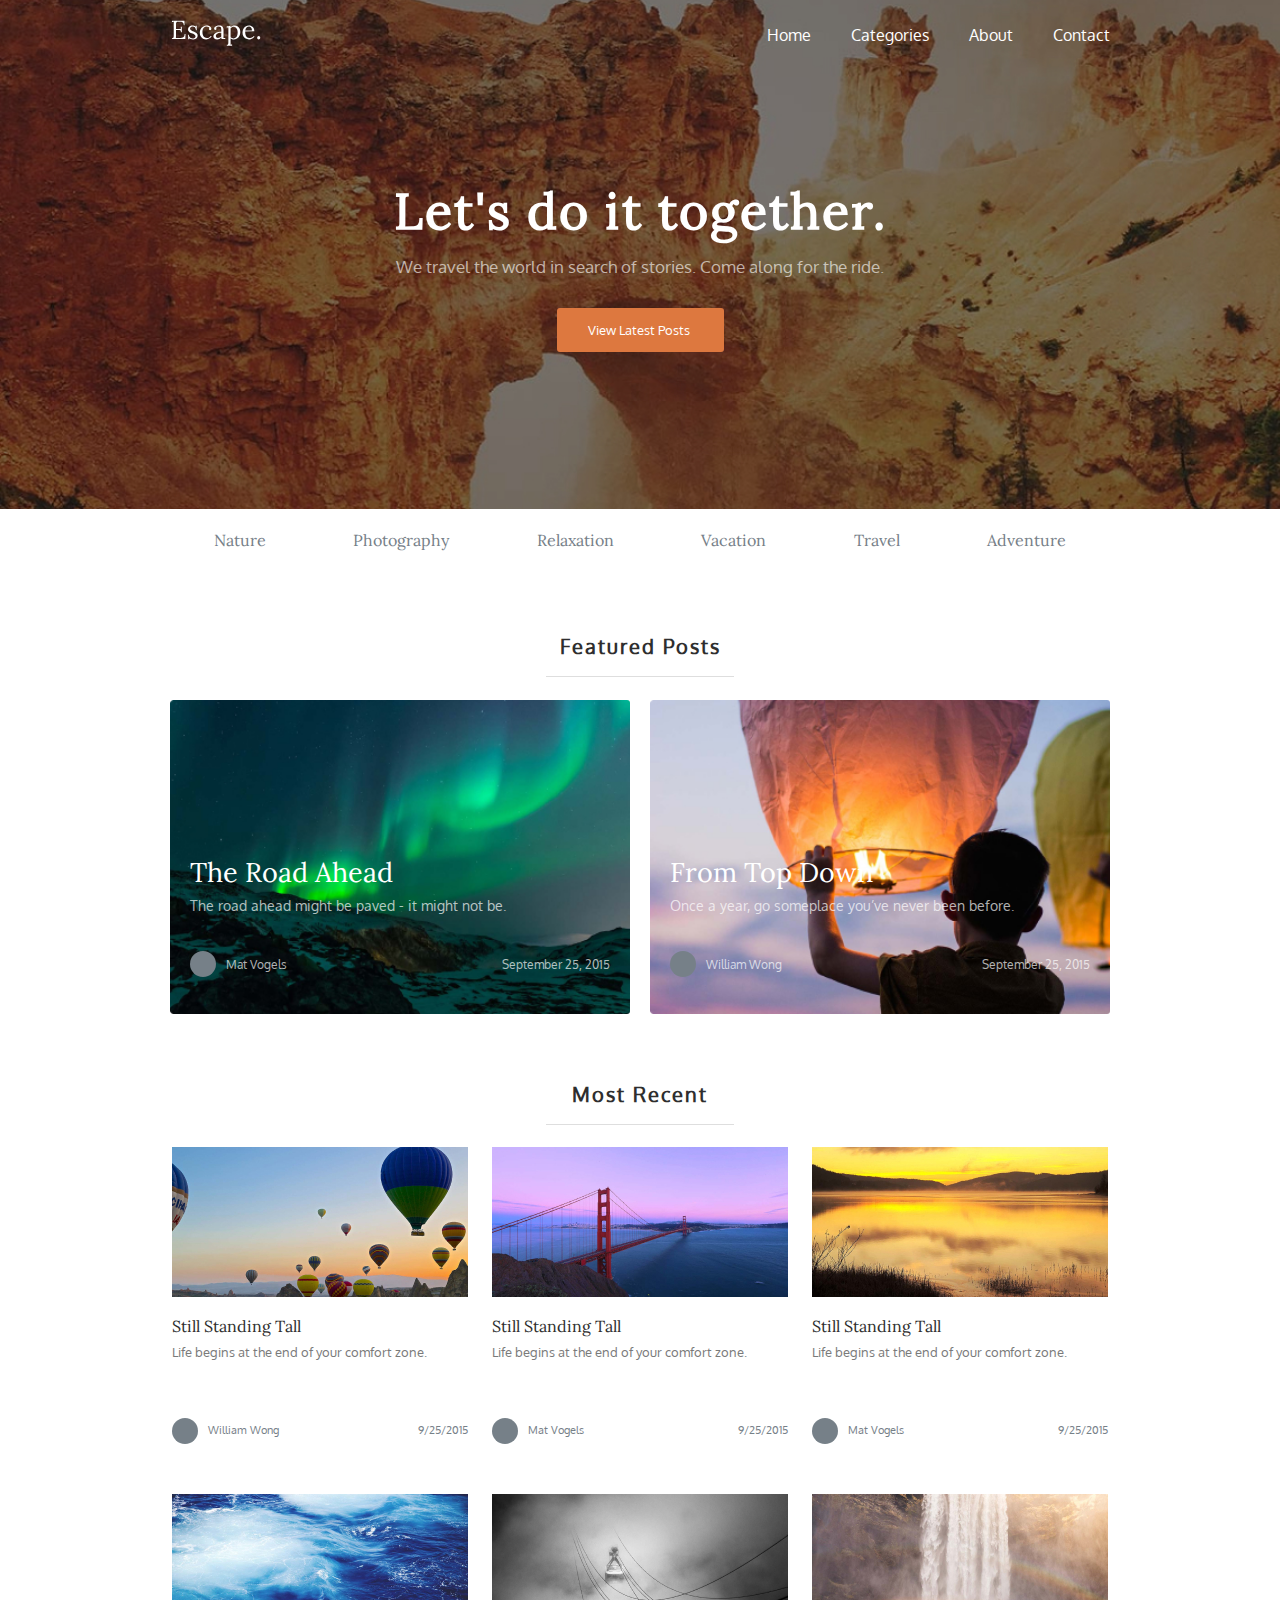
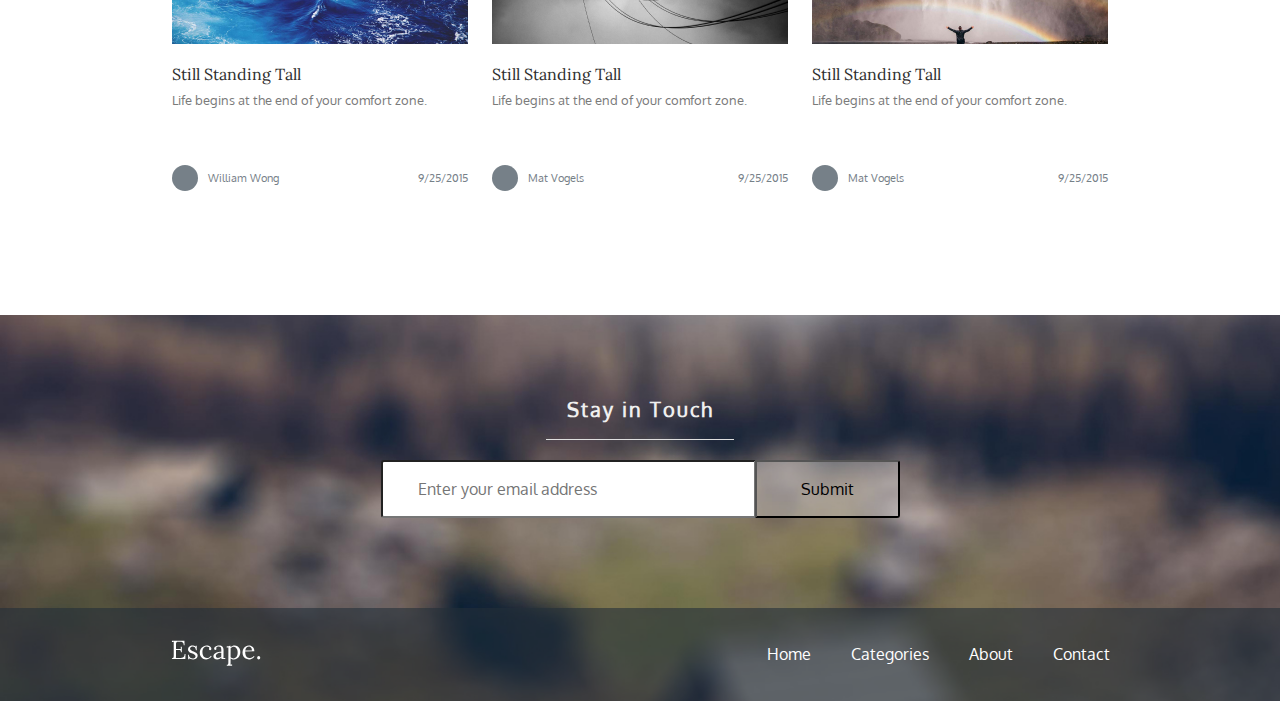
==== commit cc676070: "new resposive" ====
--- a/index.html
+++ b/index.html
@@ -97,7 +97,7 @@
             </div>
           </li>
           <li class="most__item">
-            <img class="most__img" src="./img/havo-war.jpg" alt="havo-warlar" width="296" height="150">
+            <img class="most__img" src="./img/most.jpg" alt="havo-warlar" width="296" height="150">
             <h3 class="most__item-title">Still Standing Tall</h3>
             <p class="most__item-desc">Life begins at the end of your comfort zone.</p>
             <div class="most__item-inner">
@@ -109,7 +109,7 @@
             </div>
           </li>
           <li class="most__item">
-            <img class="most__img" src="./img/havo-war.jpg" alt="havo-warlar" width="296" height="150">
+            <img class="most__img" src="./img/daryo.jpg" alt="havo-warlar" width="296" height="150">
             <h3 class="most__item-title">Still Standing Tall</h3>
             <p class="most__item-desc">Life begins at the end of your comfort zone.</p>
             <div class="most__item-inner">
@@ -121,7 +121,7 @@
             </div>
           </li>
           <li class="most__item">
-            <img class="most__img" src="./img/havo-war.jpg" alt="havo-warlar" width="296" height="150">
+            <img class="most__img" src="./img/suv.jpg" alt="havo-warlar" width="296" height="150">
             <h3 class="most__item-title">Still Standing Tall</h3>
             <p class="most__item-desc">Life begins at the end of your comfort zone.</p>
             <div class="most__item-inner">
@@ -133,7 +133,7 @@
             </div>
           </li>
           <li class="most__item">
-            <img class="most__img" src="./img/havo-war.jpg" alt="havo-warlar" width="296" height="150">
+            <img class="most__img" src="./img/tuman.jpg" alt="havo-warlar" width="296" height="150">
             <h3 class="most__item-title">Still Standing Tall</h3>
             <p class="most__item-desc">Life begins at the end of your comfort zone.</p>
             <div class="most__item-inner">
@@ -145,7 +145,7 @@
             </div>
           </li>
           <li class="most__item">
-            <img class="most__img" src="./img/havo-war.jpg" alt="havo-warlar" width="296" height="150">
+            <img class="most__img" src="./img/war-wara.jpg" alt="havo-warlar" width="296" height="150">
             <h3 class="most__item-title">Still Standing Tall</h3>
             <p class="most__item-desc">Life begins at the end of your comfort zone.</p>
             <div class="most__item-inner">
--- a/css/main.min.css
+++ b/css/main.min.css
@@ -1,2 +1,2 @@
-/*! normalize.css v8.0.1 | MIT License | github.com/necolas/normalize.css */html{line-height:1.15;-webkit-text-size-adjust:100%}body{margin:0}main{display:block}h1{font-size:2em;margin:0.67em 0}hr{-webkit-box-sizing:content-box;box-sizing:content-box;height:0;overflow:visible}pre{font-family:monospace, monospace;font-size:1em}a{background-color:transparent}abbr[title]{border-bottom:none;text-decoration:underline;-webkit-text-decoration:underline dotted;text-decoration:underline dotted}b,strong{font-weight:bolder}code,kbd,samp{font-family:monospace, monospace;font-size:1em}small{font-size:80%}sub,sup{font-size:75%;line-height:0;position:relative;vertical-align:baseline}sub{bottom:-0.25em}sup{top:-0.5em}img{border-style:none}button,input,optgroup,select,textarea{font-family:inherit;font-size:100%;line-height:1.15;margin:0}button,input{overflow:visible}button,select{text-transform:none}button,[type="button"],[type="reset"],[type="submit"]{-webkit-appearance:button}button::-moz-focus-inner,[type="button"]::-moz-focus-inner,[type="reset"]::-moz-focus-inner,[type="submit"]::-moz-focus-inner{border-style:none;padding:0}button:-moz-focusring,[type="button"]:-moz-focusring,[type="reset"]:-moz-focusring,[type="submit"]:-moz-focusring{outline:1px dotted ButtonText}fieldset{padding:0.35em 0.75em 0.625em}legend{-webkit-box-sizing:border-box;box-sizing:border-box;color:inherit;display:table;max-width:100%;padding:0;white-space:normal}progress{vertical-align:baseline}textarea{overflow:auto}[type="checkbox"],[type="radio"]{-webkit-box-sizing:border-box;box-sizing:border-box;padding:0}[type="number"]::-webkit-inner-spin-button,[type="number"]::-webkit-outer-spin-button{height:auto}[type="search"]{-webkit-appearance:textfield;outline-offset:-2px}[type="search"]::-webkit-search-decoration{-webkit-appearance:none}::-webkit-file-upload-button{-webkit-appearance:button;font:inherit}details{display:block}summary{display:list-item}template{display:none}[hidden]{display:none}@font-face{font-family:'Roboto';src:url("../fonts/Roboto-Regular.woff2") format("woff2"),url("../fonts/Roboto-Regular.woff") format("woff");font-weight:normal;font-style:normal;font-display:swap}@font-face{font-family:'Oxygen';src:url("../fonts/Oxygen-Regular.woff2") format("woff2"),url("../fonts/Oxygen-Regular.woff") format("woff");font-weight:normal;font-style:normal;font-display:swap}@font-face{font-family:'Lora';src:url("../fonts/Lora-Regular.woff2") format("woff2"),url("../fonts/Lora-Regular.woff") format("woff");font-weight:normal;font-style:normal;font-display:swap}html{-webkit-box-sizing:border-box;box-sizing:border-box;height:100%;scroll-behavior:smooth}*,*::before,*::after{-webkit-box-sizing:inherit;box-sizing:inherit}body{display:-webkit-box;display:-ms-flexbox;display:flex;-webkit-box-orient:vertical;-webkit-box-direction:normal;-ms-flex-direction:column;flex-direction:column;height:100%;padding:0;margin:0;overflow-x:hidden;font-family:"Oxygen", "Arial", sans-serif;background-color:#fff}img{max-width:100%;height:auto}.visually-hidden{position:absolute;width:1px;height:1px;margin:-1px;border:0;padding:0;clip:rect(0 0 0 0);overflow:hidden}.container{width:100%;max-width:980px;padding-left:20px;padding-right:20px;margin-left:auto;margin-right:auto}.header{background-color:#768088;background-image:url(../../img/hero-bg.jpg);background-repeat:no-repeat;background-size:cover}.header__nav-wrapper{display:-webkit-box;display:-ms-flexbox;display:flex;-webkit-box-pack:justify;-ms-flex-pack:justify;justify-content:space-between;-webkit-box-align:center;-ms-flex-align:center;align-items:center;padding-top:20px}.header__content{padding-top:137px;padding-bottom:157px}.header__title{margin:0;margin-bottom:20px;font-size:50px;line-height:51px;text-align:center;letter-spacing:2px;font-family:"Lora","Arial",sans-serif;color:#fff}.header__content-desc{margin:0;margin-bottom:31px;font-size:17px;line-height:20px;text-align:center;color:rgba(255,255,255,0.63)}.header__content-btn{width:167px;display:block;margin:0 auto;padding:12px 31px 12px 31px;font-size:13px;line-height:20px;text-decoration:none;color:#fff;background-color:#DD783F;border-radius:3px}.header__content-btn:hover{color:#ff4500;background-color:#fff}@media only screen and (max-width: 541px){.header__content{padding-top:100px;padding-bottom:127px}.header__title{font-size:40px}.header__content-desc{font-size:14px}}.sitenav__logo{color:#fff}.sitenav__logo:hover{color:#ff4500}.sitenav__list{margin:0;padding:0;list-style:none;display:-webkit-box;display:-ms-flexbox;display:flex;-webkit-box-align:center;-ms-flex-align:center;align-items:center}.sitenav__item:not(:last-child){margin-right:40px}.sitenav__item-link{text-decoration:none;color:#fff}.sitenav__item-link:hover{color:#ff4500}.sitenav__btn{display:none;background-color:#ff4500;border:0}@media only screen and (max-width: 541px){.sitenav__list{display:none}.sitenav__btn{display:block}}.heronav{padding-top:22px;padding-bottom:23px}.heronav__list{margin:0;padding:0;list-style:none;display:-webkit-box;display:-ms-flexbox;display:flex;-ms-flex-pack:distribute;justify-content:space-around;-webkit-box-align:center;-ms-flex-align:center;align-items:center}.heronav__link{color:#768088;text-decoration:none;font-family:"Lora","Arial",sans-serif}.heronav__link:hover{color:#ff4500}@media only screen and (max-width: 541px){.heronav__list{-ms-flex-wrap:wrap;flex-wrap:wrap}.heronav__item{margin-bottom:10px}}.featured{padding-top:60px;padding-bottom:67px}.featured__title{max-width:188px;margin:0 auto;margin-bottom:23px;padding-bottom:16px;font-size:20px;line-height:27px;text-align:center;letter-spacing:2px;color:#2E2E2E;border-bottom:1px solid #dedede}.featured__content-wrapper{display:-webkit-box;display:-ms-flexbox;display:flex;-webkit-box-align:center;-ms-flex-align:center;align-items:center}.featured__content{width:460px;margin-right:20px;padding:20px;padding-top:157px;background-image:url(../../img/wimol-yogdusi.jpg);background-size:cover;background-repeat:no-repeat;border-radius:3px}.featured__content-2{width:460px;padding:20px;padding-top:157px;background-image:url(../../img/fonus.jpg);background-size:cover;background-repeat:no-repeat;border-radius:3px}.featured__content-title{margin:0;margin-bottom:6px;font-family:"Lora","Arial",sans-serif;font-weight:400;font-size:27px;line-height:30px;color:#fff}.featured__content-desc{margin:0;margin-bottom:17px;font-size:14px;line-height:25px;color:rgba(255,255,255,0.7)}.featured__content-wrapper-inner{display:-webkit-box;display:-ms-flexbox;display:flex;-webkit-box-pack:justify;-ms-flex-pack:justify;justify-content:space-between;-webkit-box-align:center;-ms-flex-align:center;align-items:center}.featured__inner-desc{display:-webkit-box;display:-ms-flexbox;display:flex;-webkit-box-align:center;-ms-flex-align:center;align-items:center}.featured__inner-img{display:block;width:26px;height:26px;margin-right:10px;background-color:#768088;border-radius:50%}.featured__content-inner-desc{font-size:12px;line-height:35px;color:rgba(255,255,255,0.7)}.featured__inner-data{font-size:12px;line-height:35px;color:rgba(255,255,255,0.7)}@media only screen and (max-width: 600px){.featured__content-wrapper{-webkit-box-orient:vertical;-webkit-box-direction:normal;-ms-flex-direction:column;flex-direction:column}.featured__content{margin-right:0;margin-bottom:20px}}.most{padding-bottom:73px}.most__title{max-width:188px;margin:0 auto;margin-bottom:22px;padding-bottom:16px;font-size:20px;line-height:27px;text-align:center;letter-spacing:2px;color:#2E2E2E;border-bottom:1px solid #dedede}.most__list{margin:0;padding:0;list-style:none;display:-webkit-box;display:-ms-flexbox;display:flex;-webkit-box-pack:center;-ms-flex-pack:center;justify-content:center;-webkit-box-align:center;-ms-flex-align:center;align-items:center;-ms-flex-wrap:wrap;flex-wrap:wrap;margin-left:-24px}.most__item{max-width:296px;margin-left:24px;margin-bottom:35px}.most__img{margin-bottom:16px}.most__item-title{margin:0;margin-bottom:6px;font-family:"Lora","Arial",sans-serif;font-weight:400;font-size:16px;line-height:21px;color:#2E2E2E}.most__item-desc{margin:0;margin-bottom:40px;font-size:13px;line-height:19px;color:#7A7A7A}.most__item-inner{display:-webkit-box;display:-ms-flexbox;display:flex;-webkit-box-pack:justify;-ms-flex-pack:justify;justify-content:space-between;-webkit-box-align:center;-ms-flex-align:center;align-items:center}.most__item-wrapper-txt{display:-webkit-box;display:-ms-flexbox;display:flex;-webkit-box-align:center;-ms-flex-align:center;align-items:center}.most__item-inner-img{display:block;width:26px;height:26px;margin-right:10px;background-color:#768088;border-radius:50%}.most__item-inner-txt{font-size:11px;line-height:35px;color:#768088}.most__item-inner-data{font-size:11px;line-height:35px;color:#768088}.footer{padding-top:81px;background-image:url(../../img/footer-bg.jpg);background-size:cover;background-repeat:no-repeat}.footer__title{max-width:188px;margin:0 auto;margin-bottom:20px;padding-bottom:16px;font-size:20px;line-height:27px;text-align:center;letter-spacing:2px;color:#efefef;border-bottom:1px solid #dedede}form{margin-bottom:90px;text-align:center}.footer__input{width:375px;padding:18px 35px 18px 35px;border-radius:3px 0px 0px 3px}.footer__btn{margin-left:-5px;padding:18px 44px 18px 44px;background-color:rgba(255,255,255,0.28);border-radius:0px 3px 3px 0px}.footer__nav{padding-top:32px;padding-bottom:32px;background-color:rgba(35,47,56,0.6)}.footer__nav-wrapper{display:-webkit-box;display:-ms-flexbox;display:flex;-webkit-box-pack:justify;-ms-flex-pack:justify;justify-content:space-between;-webkit-box-align:center;-ms-flex-align:center;align-items:center}
+/*! normalize.css v8.0.1 | MIT License | github.com/necolas/normalize.css */html{line-height:1.15;-webkit-text-size-adjust:100%}body{margin:0}main{display:block}h1{font-size:2em;margin:0.67em 0}hr{-webkit-box-sizing:content-box;box-sizing:content-box;height:0;overflow:visible}pre{font-family:monospace, monospace;font-size:1em}a{background-color:transparent}abbr[title]{border-bottom:none;text-decoration:underline;-webkit-text-decoration:underline dotted;text-decoration:underline dotted}b,strong{font-weight:bolder}code,kbd,samp{font-family:monospace, monospace;font-size:1em}small{font-size:80%}sub,sup{font-size:75%;line-height:0;position:relative;vertical-align:baseline}sub{bottom:-0.25em}sup{top:-0.5em}img{border-style:none}button,input,optgroup,select,textarea{font-family:inherit;font-size:100%;line-height:1.15;margin:0}button,input{overflow:visible}button,select{text-transform:none}button,[type="button"],[type="reset"],[type="submit"]{-webkit-appearance:button}button::-moz-focus-inner,[type="button"]::-moz-focus-inner,[type="reset"]::-moz-focus-inner,[type="submit"]::-moz-focus-inner{border-style:none;padding:0}button:-moz-focusring,[type="button"]:-moz-focusring,[type="reset"]:-moz-focusring,[type="submit"]:-moz-focusring{outline:1px dotted ButtonText}fieldset{padding:0.35em 0.75em 0.625em}legend{-webkit-box-sizing:border-box;box-sizing:border-box;color:inherit;display:table;max-width:100%;padding:0;white-space:normal}progress{vertical-align:baseline}textarea{overflow:auto}[type="checkbox"],[type="radio"]{-webkit-box-sizing:border-box;box-sizing:border-box;padding:0}[type="number"]::-webkit-inner-spin-button,[type="number"]::-webkit-outer-spin-button{height:auto}[type="search"]{-webkit-appearance:textfield;outline-offset:-2px}[type="search"]::-webkit-search-decoration{-webkit-appearance:none}::-webkit-file-upload-button{-webkit-appearance:button;font:inherit}details{display:block}summary{display:list-item}template{display:none}[hidden]{display:none}@font-face{font-family:'Roboto';src:url("../fonts/Roboto-Regular.woff2") format("woff2"),url("../fonts/Roboto-Regular.woff") format("woff");font-weight:normal;font-style:normal;font-display:swap}@font-face{font-family:'Oxygen';src:url("../fonts/Oxygen-Regular.woff2") format("woff2"),url("../fonts/Oxygen-Regular.woff") format("woff");font-weight:normal;font-style:normal;font-display:swap}@font-face{font-family:'Lora';src:url("../fonts/Lora-Regular.woff2") format("woff2"),url("../fonts/Lora-Regular.woff") format("woff");font-weight:normal;font-style:normal;font-display:swap}html{-webkit-box-sizing:border-box;box-sizing:border-box;height:100%;scroll-behavior:smooth}*,*::before,*::after{-webkit-box-sizing:inherit;box-sizing:inherit}body{display:-webkit-box;display:-ms-flexbox;display:flex;-webkit-box-orient:vertical;-webkit-box-direction:normal;-ms-flex-direction:column;flex-direction:column;height:100%;padding:0;margin:0;overflow-x:hidden;font-family:"Oxygen", "Arial", sans-serif;background-color:#fff}img{max-width:100%;height:auto}.visually-hidden{position:absolute;width:1px;height:1px;margin:-1px;border:0;padding:0;clip:rect(0 0 0 0);overflow:hidden}.container{width:100%;max-width:980px;padding-left:20px;padding-right:20px;margin-left:auto;margin-right:auto}.header{background-color:#768088;background-image:url(../../img/hero-bg.jpg);background-repeat:no-repeat;background-size:cover}.header__nav-wrapper{display:-webkit-box;display:-ms-flexbox;display:flex;-webkit-box-pack:justify;-ms-flex-pack:justify;justify-content:space-between;-webkit-box-align:center;-ms-flex-align:center;align-items:center;padding-top:20px}.header__content{padding-top:137px;padding-bottom:157px}.header__title{margin:0;margin-bottom:20px;font-size:50px;line-height:51px;text-align:center;letter-spacing:2px;font-family:"Lora","Arial",sans-serif;color:#fff}.header__content-desc{margin:0;margin-bottom:31px;font-size:17px;line-height:20px;text-align:center;color:rgba(255,255,255,0.63)}.header__content-btn{width:167px;display:block;margin:0 auto;padding:12px 31px 12px 31px;font-size:13px;line-height:20px;text-decoration:none;color:#fff;background-color:#DD783F;border-radius:3px}.header__content-btn:hover{color:#ff4500;background-color:#fff}@media only screen and (max-width: 541px){.header__content{padding-top:100px;padding-bottom:127px}.header__title{font-size:40px}.header__content-desc{font-size:14px}}.sitenav__logo{color:#fff}.sitenav__logo:hover{color:#ff4500}.sitenav__list{margin:0;padding:0;list-style:none;display:-webkit-box;display:-ms-flexbox;display:flex;-webkit-box-align:center;-ms-flex-align:center;align-items:center}.sitenav__item:not(:last-child){margin-right:40px}.sitenav__item-link{text-decoration:none;color:#fff}.sitenav__item-link:hover{color:#ff4500}.sitenav__btn{display:none;background-color:#ff4500;border:0}@media only screen and (max-width: 541px){.sitenav__list{display:none}.sitenav__btn{display:block}}.heronav{padding-top:22px;padding-bottom:23px}.heronav__list{margin:0;padding:0;list-style:none;display:-webkit-box;display:-ms-flexbox;display:flex;-ms-flex-pack:distribute;justify-content:space-around;-webkit-box-align:center;-ms-flex-align:center;align-items:center}.heronav__link{color:#768088;text-decoration:none;font-family:"Lora","Arial",sans-serif}.heronav__link:hover{color:#ff4500}@media only screen and (max-width: 541px){.heronav__list{-ms-flex-wrap:wrap;flex-wrap:wrap}.heronav__item{margin-bottom:10px}}.featured{padding-top:60px;padding-bottom:67px}.featured__title{max-width:188px;margin:0 auto;margin-bottom:23px;padding-bottom:16px;font-size:20px;line-height:27px;text-align:center;letter-spacing:2px;color:#2E2E2E;border-bottom:1px solid #dedede}.featured__content-wrapper{display:-webkit-box;display:-ms-flexbox;display:flex;-webkit-box-align:center;-ms-flex-align:center;align-items:center}.featured__content{width:460px;margin-right:20px;padding:20px;padding-top:157px;background-image:url(../../img/wimol-yogdusi.jpg);background-size:cover;background-repeat:no-repeat;border-radius:3px}.featured__content-2{width:460px;padding:20px;padding-top:157px;background-image:url(../../img/fonus.jpg);background-size:cover;background-repeat:no-repeat;border-radius:3px}.featured__content-title{margin:0;margin-bottom:6px;font-family:"Lora","Arial",sans-serif;font-weight:400;font-size:27px;line-height:30px;color:#fff}.featured__content-desc{margin:0;margin-bottom:17px;font-size:14px;line-height:25px;color:rgba(255,255,255,0.7)}.featured__content-wrapper-inner{display:-webkit-box;display:-ms-flexbox;display:flex;-webkit-box-pack:justify;-ms-flex-pack:justify;justify-content:space-between;-webkit-box-align:center;-ms-flex-align:center;align-items:center}.featured__inner-desc{display:-webkit-box;display:-ms-flexbox;display:flex;-webkit-box-align:center;-ms-flex-align:center;align-items:center}.featured__inner-img{display:block;width:26px;height:26px;margin-right:10px;background-color:#768088;border-radius:50%}.featured__content-inner-desc{font-size:12px;line-height:35px;color:rgba(255,255,255,0.7)}.featured__inner-data{font-size:12px;line-height:35px;color:rgba(255,255,255,0.7)}@media only screen and (max-width: 600px){.featured__content-wrapper{-webkit-box-orient:vertical;-webkit-box-direction:normal;-ms-flex-direction:column;flex-direction:column}.featured__content{max-width:400px;margin-right:0;margin-bottom:20px}.featured__content-2{max-width:400px}}.most{padding-bottom:73px}.most__title{max-width:188px;margin:0 auto;margin-bottom:22px;padding-bottom:16px;font-size:20px;line-height:27px;text-align:center;letter-spacing:2px;color:#2E2E2E;border-bottom:1px solid #dedede}.most__list{margin:0;padding:0;list-style:none;display:-webkit-box;display:-ms-flexbox;display:flex;-webkit-box-pack:center;-ms-flex-pack:center;justify-content:center;-webkit-box-align:center;-ms-flex-align:center;align-items:center;-ms-flex-wrap:wrap;flex-wrap:wrap;margin-left:-24px}.most__item{max-width:296px;margin-left:24px;margin-bottom:35px}.most__img{margin-bottom:16px}.most__item-title{margin:0;margin-bottom:6px;font-family:"Lora","Arial",sans-serif;font-weight:400;font-size:16px;line-height:21px;color:#2E2E2E}.most__item-desc{margin:0;margin-bottom:40px;font-size:13px;line-height:19px;color:#7A7A7A}.most__item-inner{display:-webkit-box;display:-ms-flexbox;display:flex;-webkit-box-pack:justify;-ms-flex-pack:justify;justify-content:space-between;-webkit-box-align:center;-ms-flex-align:center;align-items:center}.most__item-wrapper-txt{display:-webkit-box;display:-ms-flexbox;display:flex;-webkit-box-align:center;-ms-flex-align:center;align-items:center}.most__item-inner-img{display:block;width:26px;height:26px;margin-right:10px;background-color:#768088;border-radius:50%}.most__item-inner-txt{font-size:11px;line-height:35px;color:#768088}.most__item-inner-data{font-size:11px;line-height:35px;color:#768088}.footer{padding-top:81px;background-image:url(../../img/footer-bg.jpg);background-size:cover;background-repeat:no-repeat}.footer__title{max-width:188px;margin:0 auto;margin-bottom:20px;padding-bottom:16px;font-size:20px;line-height:27px;text-align:center;letter-spacing:2px;color:#efefef;border-bottom:1px solid #dedede}form{margin-bottom:90px;text-align:center}.footer__input{width:375px;padding:18px 35px 18px 35px;border-radius:3px 0px 0px 3px}.footer__btn{margin-left:-5px;padding:18px 44px 18px 44px;background-color:rgba(255,255,255,0.28);border-radius:0px 3px 3px 0px}.footer__nav{padding-top:32px;padding-bottom:32px;background-color:rgba(35,47,56,0.6)}.footer__nav-wrapper{display:-webkit-box;display:-ms-flexbox;display:flex;-webkit-box-pack:justify;-ms-flex-pack:justify;justify-content:space-between;-webkit-box-align:center;-ms-flex-align:center;align-items:center}
 /*# sourceMappingURL=main.min.css.map */